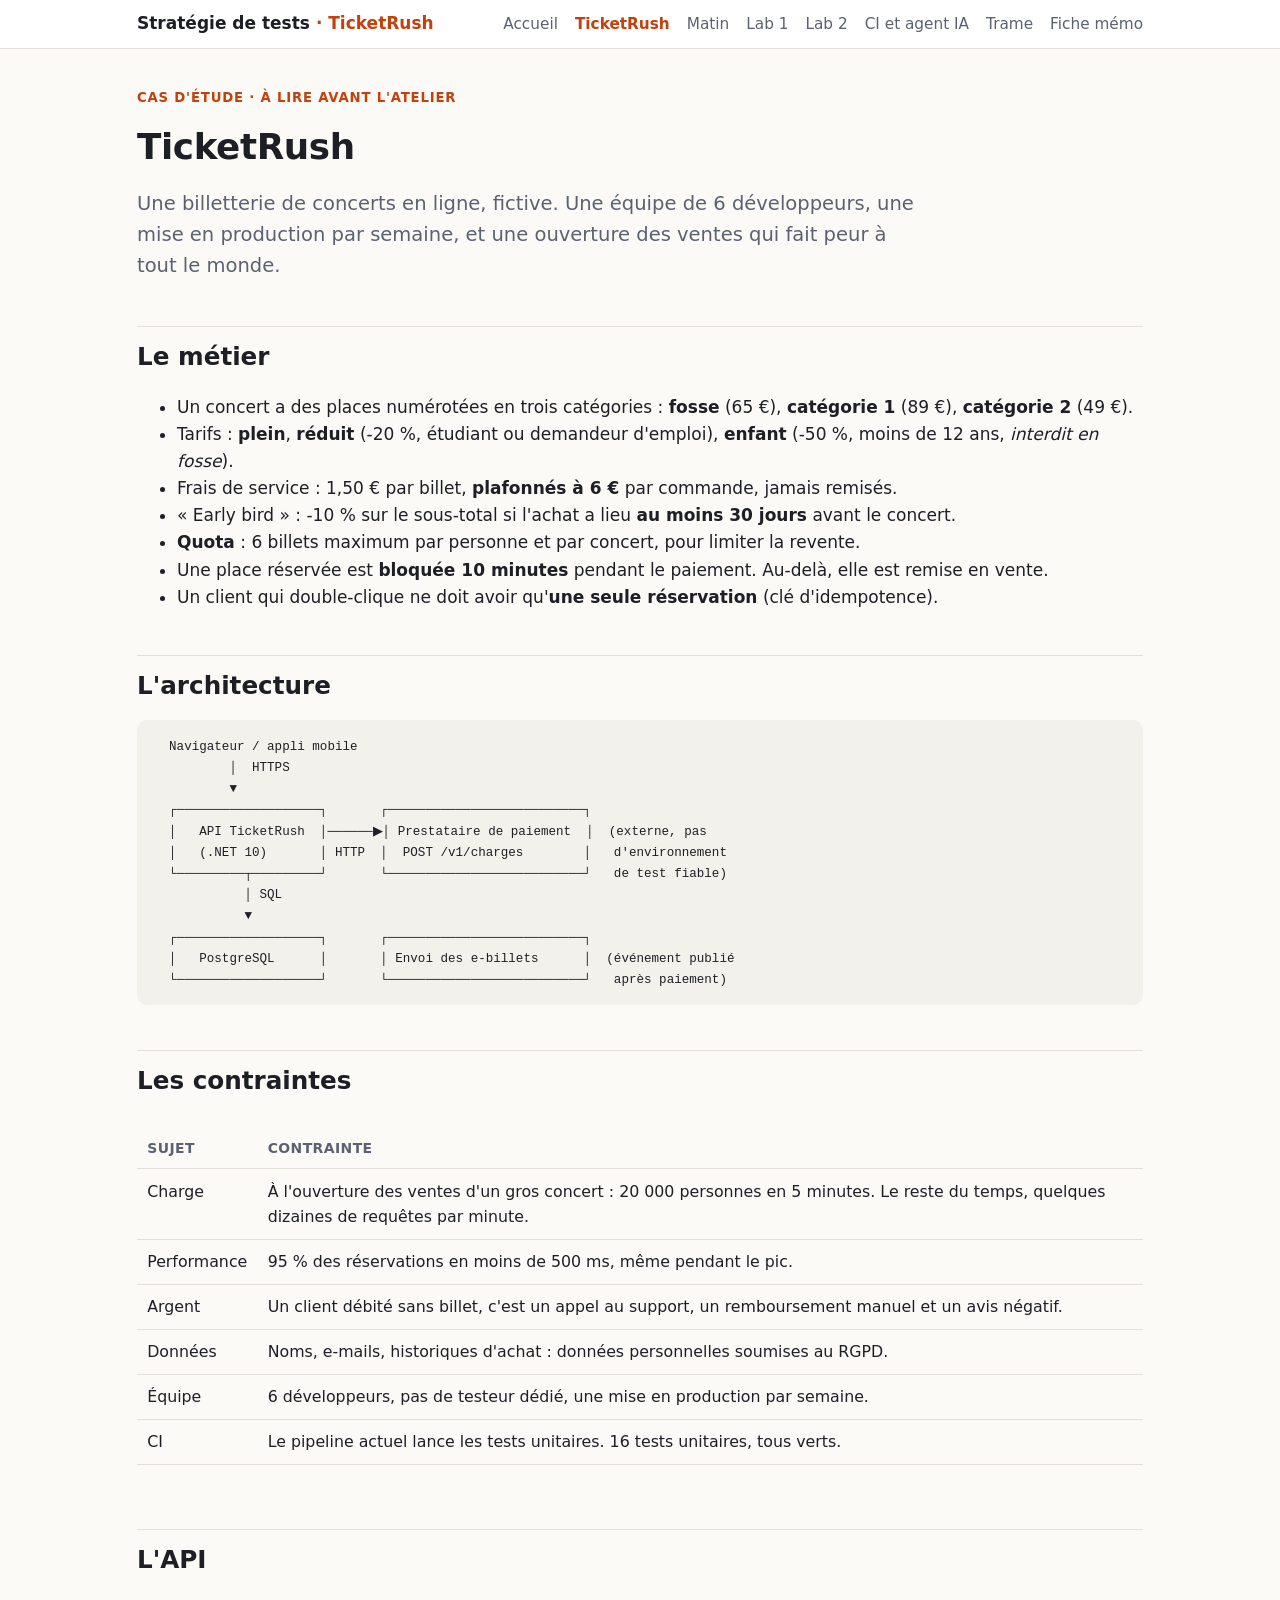
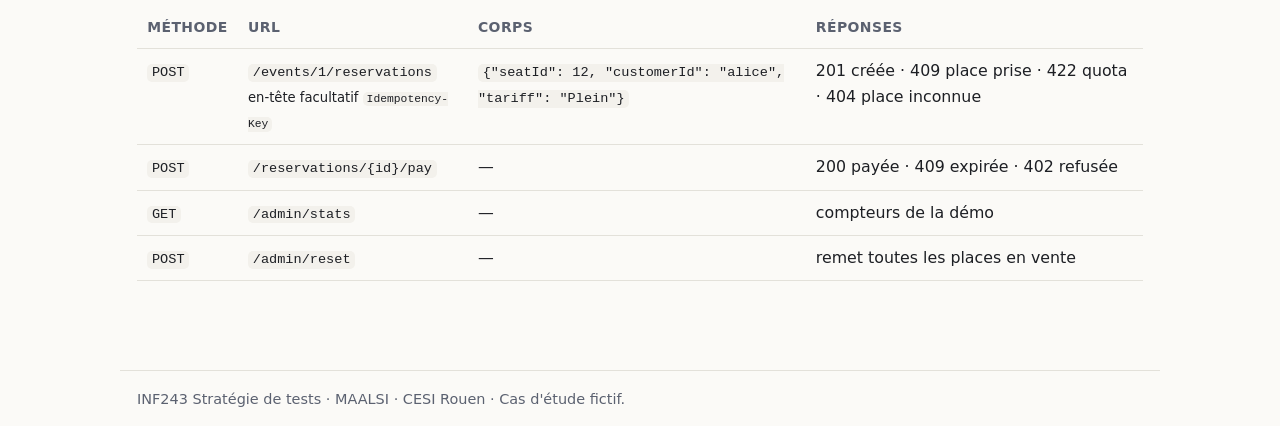
==== docs/contexte.html @ ff5c84bb "Merge branch 'main' into lab-1-solution Co-Authored-By: Claude Opus 5.5 <noreply@anthropic.com> Clau" ====
<!doctype html>
<html lang="fr">
<head>
<meta charset="utf-8">
<meta name="viewport" content="width=device-width, initial-scale=1">
<title>TicketRush, le cas · Stratégie de tests</title>
<link rel="stylesheet" href="style.css">
</head>
<body>
<header class="top"><nav>
<a class="brand" href="index.html">Stratégie de tests <span>· TicketRush</span></a>
<a href="index.html">Accueil</a>
<a href="contexte.html" aria-current="page">TicketRush</a>
<a href="matin.html">Matin</a>
<a href="lab-1.html">Lab 1</a>
<a href="lab-2.html">Lab 2</a>
<a href="ci.html">CI et agent IA</a>
<a href="trame.html">Trame</a>
<a href="fiche-memo.html">Fiche mémo</a>
</nav></header>
<main>

<p class="kicker">Cas d'étude · à lire avant l'atelier</p>
<h1>TicketRush</h1>
<p class="lead">Une billetterie de concerts en ligne, fictive. Une équipe de 6 développeurs, une mise en production par semaine, et une ouverture des ventes qui fait peur à tout le monde.</p>

<h2 id="metier">Le métier</h2>
<ul>
<li>Un concert a des places numérotées en trois catégories : <strong>fosse</strong> (65 €), <strong>catégorie 1</strong> (89 €), <strong>catégorie 2</strong> (49 €).</li>
<li>Tarifs : <strong>plein</strong>, <strong>réduit</strong> (-20 %, étudiant ou demandeur d'emploi), <strong>enfant</strong> (-50 %, moins de 12 ans, <em>interdit en fosse</em>).</li>
<li>Frais de service : 1,50 € par billet, <strong>plafonnés à 6 €</strong> par commande, jamais remisés.</li>
<li>« Early bird » : -10 % sur le sous-total si l'achat a lieu <strong>au moins 30 jours</strong> avant le concert.</li>
<li><strong>Quota</strong> : 6 billets maximum par personne et par concert, pour limiter la revente.</li>
<li>Une place réservée est <strong>bloquée 10 minutes</strong> pendant le paiement. Au-delà, elle est remise en vente.</li>
<li>Un client qui double-clique ne doit avoir qu'<strong>une seule réservation</strong> (clé d'idempotence).</li>
</ul>

<h2>L'architecture</h2>
<pre><code>  Navigateur / appli mobile
          │  HTTPS
          ▼
  ┌───────────────────┐       ┌──────────────────────────┐
  │   API TicketRush  │──────▶│ Prestataire de paiement  │  (externe, pas
  │   (.NET 10)       │ HTTP  │  POST /v1/charges        │   d'environnement
  └─────────┬─────────┘       └──────────────────────────┘   de test fiable)
            │ SQL
            ▼
  ┌───────────────────┐       ┌──────────────────────────┐
  │   PostgreSQL      │       │ Envoi des e-billets      │  (événement publié
  └───────────────────┘       └──────────────────────────┘   après paiement)</code></pre>

<h2>Les contraintes</h2>
<div class="table-wrap"><table>
<tr><th>Sujet</th><th>Contrainte</th></tr>
<tr><td>Charge</td><td>À l'ouverture des ventes d'un gros concert : 20 000 personnes en 5 minutes. Le reste du temps, quelques dizaines de requêtes par minute.</td></tr>
<tr><td>Performance</td><td>95 % des réservations en moins de 500 ms, même pendant le pic.</td></tr>
<tr><td>Argent</td><td>Un client débité sans billet, c'est un appel au support, un remboursement manuel et un avis négatif.</td></tr>
<tr><td>Données</td><td>Noms, e-mails, historiques d'achat : données personnelles soumises au RGPD.</td></tr>
<tr><td>Équipe</td><td>6 développeurs, pas de testeur dédié, une mise en production par semaine.</td></tr>
<tr><td>CI</td><td>Le pipeline actuel lance les tests unitaires. 16 tests unitaires, tous verts.</td></tr>
</table></div>

<h2>L'API</h2>
<div class="table-wrap"><table>
<tr><th>Méthode</th><th>URL</th><th>Corps</th><th>Réponses</th></tr>
<tr><td><code>POST</code></td><td><code>/events/1/reservations</code><br><small>en-tête facultatif <code>Idempotency-Key</code></small></td><td><code>{"seatId": 12, "customerId": "alice", "tariff": "Plein"}</code></td><td>201 créée · 409 place prise · 422 quota · 404 place inconnue</td></tr>
<tr><td><code>POST</code></td><td><code>/reservations/{id}/pay</code></td><td>—</td><td>200 payée · 409 expirée · 402 refusée</td></tr>
<tr><td><code>GET</code></td><td><code>/admin/stats</code></td><td>—</td><td>compteurs de la démo</td></tr>
<tr><td><code>POST</code></td><td><code>/admin/reset</code></td><td>—</td><td>remet toutes les places en vente</td></tr>
</table></div>

</main>
<footer>INF243 Stratégie de tests · MAALSI · CESI Rouen · Cas d'étude fictif.</footer>
</body>
</html>
---- docs/style.css ----
:root {
  --bg: #fbfaf7; --surface: #ffffff; --ink: #1d1f24; --muted: #5b6170; --line: #e3e1da;
  --accent: #c2410c; --accent-soft: #fff1e8; --ok: #15803d; --ok-soft: #e9f7ee; --ko: #b91c1c; --ko-soft: #fdecec;
  --code-bg: #f3f1ec; --radius: 10px;
  --font: "Inter", system-ui, -apple-system, "Segoe UI", sans-serif;
  --mono: "JetBrains Mono", ui-monospace, "Cascadia Code", Consolas, monospace;
}
@media (prefers-color-scheme: dark) {
  :root {
    --bg: #15171c; --surface: #1d2027; --ink: #ecebe6; --muted: #a3a8b5; --line: #2e323c;
    --accent: #fb923c; --accent-soft: #3a2416; --ok: #4ade80; --ok-soft: #14301f; --ko: #f87171; --ko-soft: #3a1717;
    --code-bg: #252932;
  }
}
* { box-sizing: border-box; }
html { font-size: 17px; }
body { margin: 0; background: var(--bg); color: var(--ink); font-family: var(--font); line-height: 1.6; }
a { color: var(--accent); }
header.top { position: sticky; top: 0; z-index: 10; background: var(--surface); border-bottom: 1px solid var(--line); }
header.top nav { max-width: 1040px; margin: 0 auto; padding: .6rem 1rem; display: flex; gap: .3rem 1rem; flex-wrap: wrap; align-items: center; }
header.top .brand { font-weight: 800; color: var(--ink); text-decoration: none; margin-right: auto; }
header.top .brand span { color: var(--accent); }
header.top nav a:not(.brand) { color: var(--muted); text-decoration: none; font-size: .9rem; }
header.top nav a[aria-current="page"] { color: var(--accent); font-weight: 600; }
main { max-width: 1040px; margin: 0 auto; padding: 1.5rem 1rem 4rem; }
h1 { font-size: 2.1rem; line-height: 1.2; margin: 1rem 0 .4rem; letter-spacing: -.01em; }
h2 { font-size: 1.45rem; margin: 2.6rem 0 .8rem; padding-top: .6rem; border-top: 1px solid var(--line); }
h3 { font-size: 1.1rem; margin: 1.6rem 0 .5rem; }
.lead { font-size: 1.15rem; color: var(--muted); max-width: 46rem; }
code, pre { font-family: var(--mono); font-size: .86em; }
code { background: var(--code-bg); padding: .1em .35em; border-radius: 5px; }
pre { background: var(--code-bg); padding: .9rem 1rem; border-radius: var(--radius); overflow-x: auto; line-height: 1.45; }
pre code { background: none; padding: 0; }
table { width: 100%; border-collapse: collapse; margin: .8rem 0 1.2rem; font-size: .93rem; }
th, td { text-align: left; padding: .55rem .6rem; border-bottom: 1px solid var(--line); vertical-align: top; }
th { color: var(--muted); font-weight: 600; font-size: .82rem; text-transform: uppercase; letter-spacing: .03em; }
.table-wrap { overflow-x: auto; }
.grid { display: grid; gap: 1rem; grid-template-columns: repeat(auto-fit, minmax(240px, 1fr)); }
.card { background: var(--surface); border: 1px solid var(--line); border-radius: var(--radius); padding: 1rem 1.1rem; }
.card h3 { margin-top: 0; }
.card.accent { border-left: 4px solid var(--accent); }
a.card { display: block; color: inherit; text-decoration: none; transition: border-color .15s; }
a.card:hover { border-color: var(--accent); }
.kicker { font-size: .78rem; font-weight: 700; text-transform: uppercase; letter-spacing: .06em; color: var(--accent); }
.callout { background: var(--accent-soft); border-radius: var(--radius); padding: .9rem 1.1rem; margin: 1rem 0; }
.callout.ok { background: var(--ok-soft); }
.callout.ko { background: var(--ko-soft); }
.callout > :first-child { margin-top: 0; } .callout > :last-child { margin-bottom: 0; }
.ia { display: inline-block; font-size: .75rem; font-weight: 700; padding: .12rem .5rem; border-radius: 99px; border: 1px solid currentColor; white-space: nowrap; }
.ia-0 { color: var(--ko); } .ia-1 { color: #b45309; } .ia-2 { color: #2563eb; } .ia-3 { color: var(--ok); }
@media (prefers-color-scheme: dark) { .ia-1 { color: #fbbf24; } .ia-2 { color: #60a5fa; } }
.time { font-family: var(--mono); font-size: .85rem; color: var(--muted); white-space: nowrap; }
.palier { border-left: 4px solid var(--line); padding: .2rem 0 .2rem 1rem; margin: 1rem 0; }
.palier.base { border-color: var(--ok); } .palier.avance { border-color: #2563eb; } .palier.expert { border-color: var(--accent); }
.palier h3 { margin-top: .2rem; }
.big-quote { font-size: 1.5rem; font-weight: 700; line-height: 1.35; margin: 1.4rem 0; }
.statement { counter-increment: st; background: var(--surface); border: 1px solid var(--line); border-radius: var(--radius); padding: 1rem 1.2rem 1rem 3.4rem; position: relative; margin: .8rem 0; font-size: 1.15rem; font-weight: 600; }
.statement::before { content: counter(st); position: absolute; left: 1rem; top: .9rem; width: 1.7rem; height: 1.7rem; border-radius: 50%; background: var(--accent); color: #fff; display: grid; place-items: center; font-size: .9rem; }
.statement small { display: block; font-weight: 400; font-size: .88rem; color: var(--muted); margin-top: .3rem; }
.statements { counter-reset: st; }
.constraint { background: var(--surface); border: 2px dashed var(--accent); border-radius: var(--radius); padding: 1rem; break-inside: avoid; }
.constraint strong { display: block; font-size: 1.05rem; margin-bottom: .3rem; }
.models { display: grid; gap: 1rem; grid-template-columns: repeat(auto-fit, minmax(200px, 1fr)); }
.models svg { width: 100%; height: auto; max-height: 160px; }
footer { max-width: 1040px; margin: 0 auto; padding: 1rem; color: var(--muted); font-size: .85rem; border-top: 1px solid var(--line); }
@media (max-width: 600px) { html { font-size: 16px; } h1 { font-size: 1.7rem; } }
@media print {
  header.top, footer, .no-print { display: none; }
  body { background: #fff; color: #000; }
  main { max-width: none; padding: 0; }
  h2 { break-before: auto; } .card, .constraint, .palier { break-inside: avoid; }
}
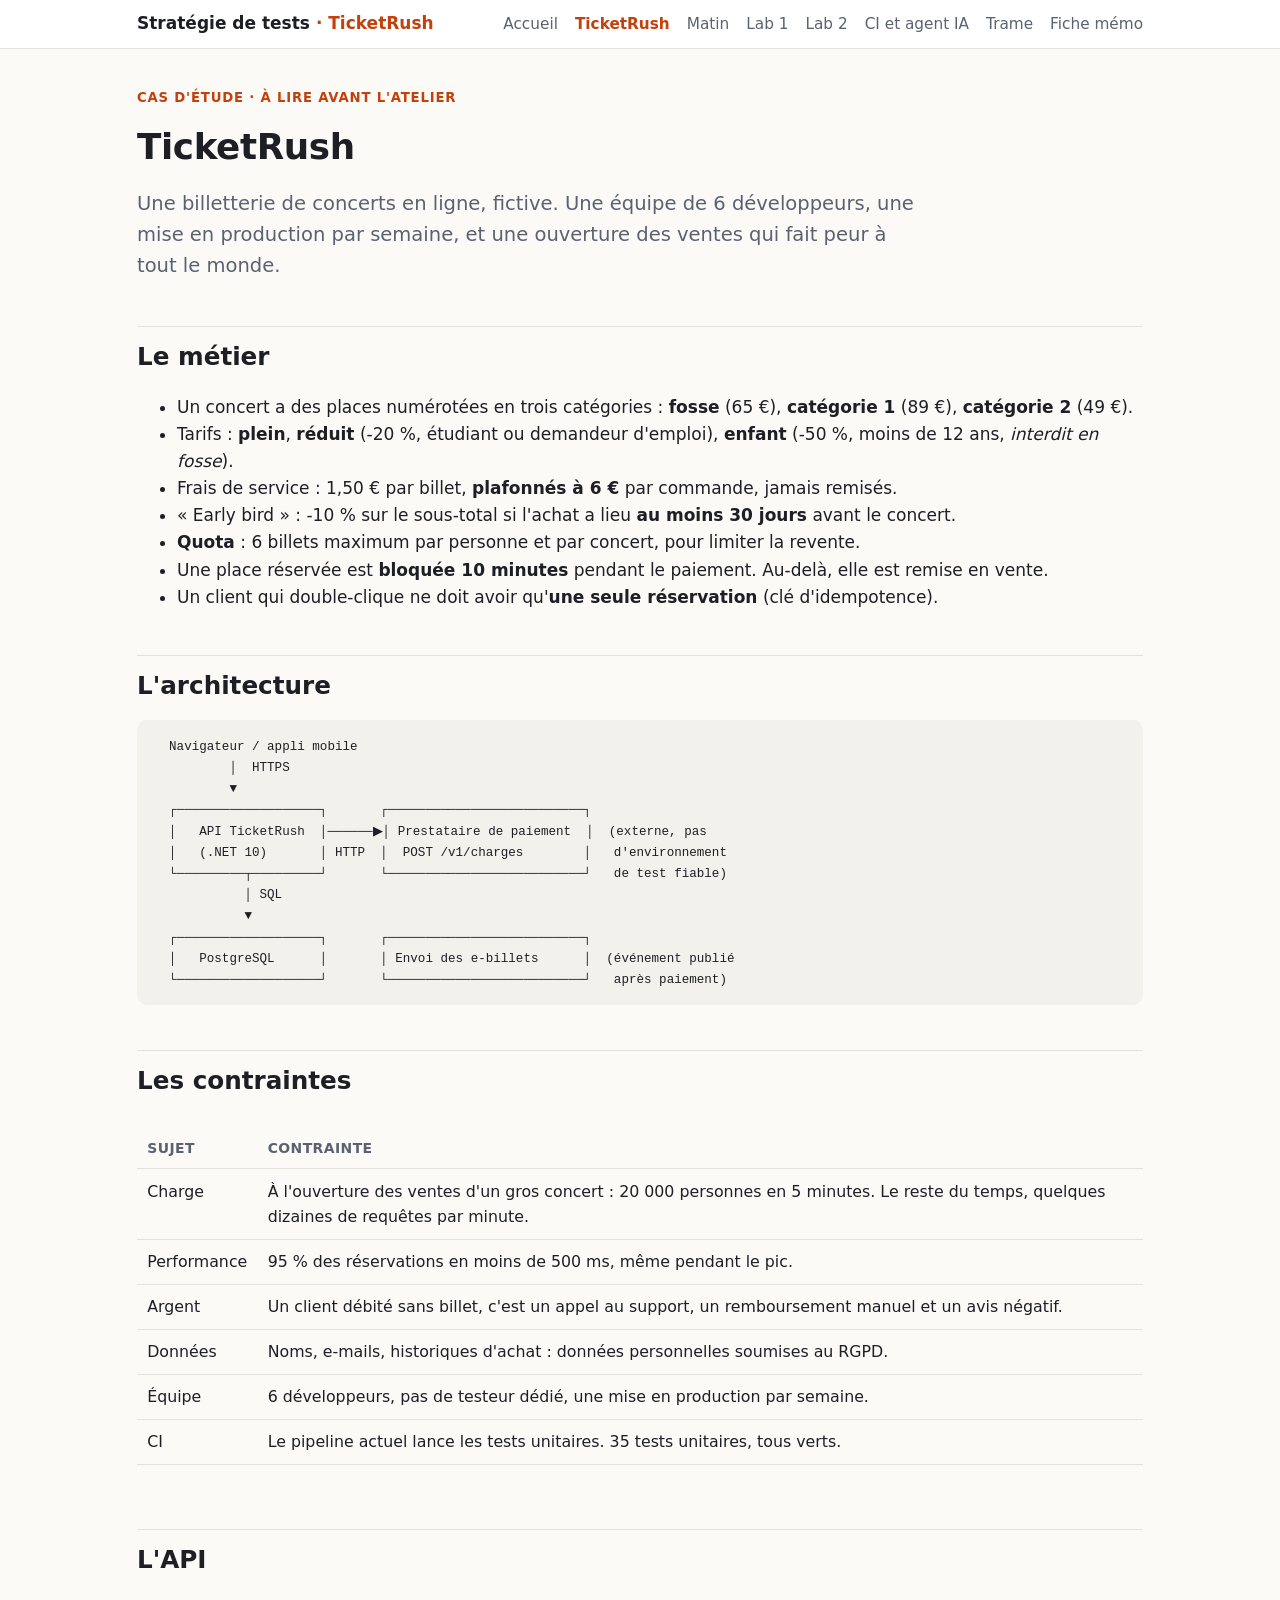
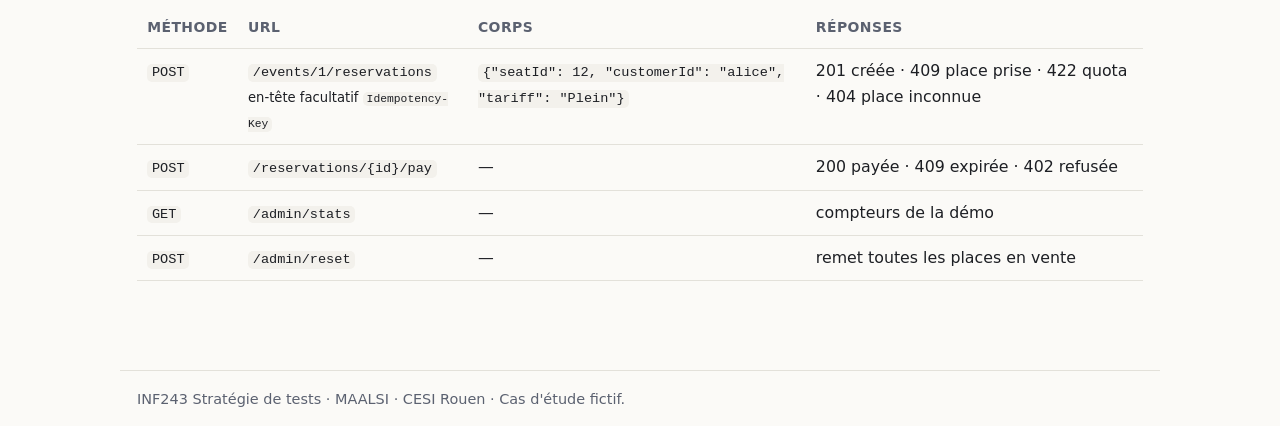
==== commit 62594777: "Fusion de main dans lab-1-solution Co-Authored-By: Claude Opus 5.5 <noreply@anthropic.com> Claude-Se" ====
--- a/docs/contexte.html
+++ b/docs/contexte.html
@@ -57,7 +57,7 @@
 <tr><td>Argent</td><td>Un client débité sans billet, c'est un appel au support, un remboursement manuel et un avis négatif.</td></tr>
 <tr><td>Données</td><td>Noms, e-mails, historiques d'achat : données personnelles soumises au RGPD.</td></tr>
 <tr><td>Équipe</td><td>6 développeurs, pas de testeur dédié, une mise en production par semaine.</td></tr>
-<tr><td>CI</td><td>Le pipeline actuel lance les tests unitaires. 16 tests unitaires, tous verts.</td></tr>
+<tr><td>CI</td><td>Le pipeline actuel lance les tests unitaires. 35 tests unitaires, tous verts.</td></tr>
 </table></div>
 
 <h2>L'API</h2>
